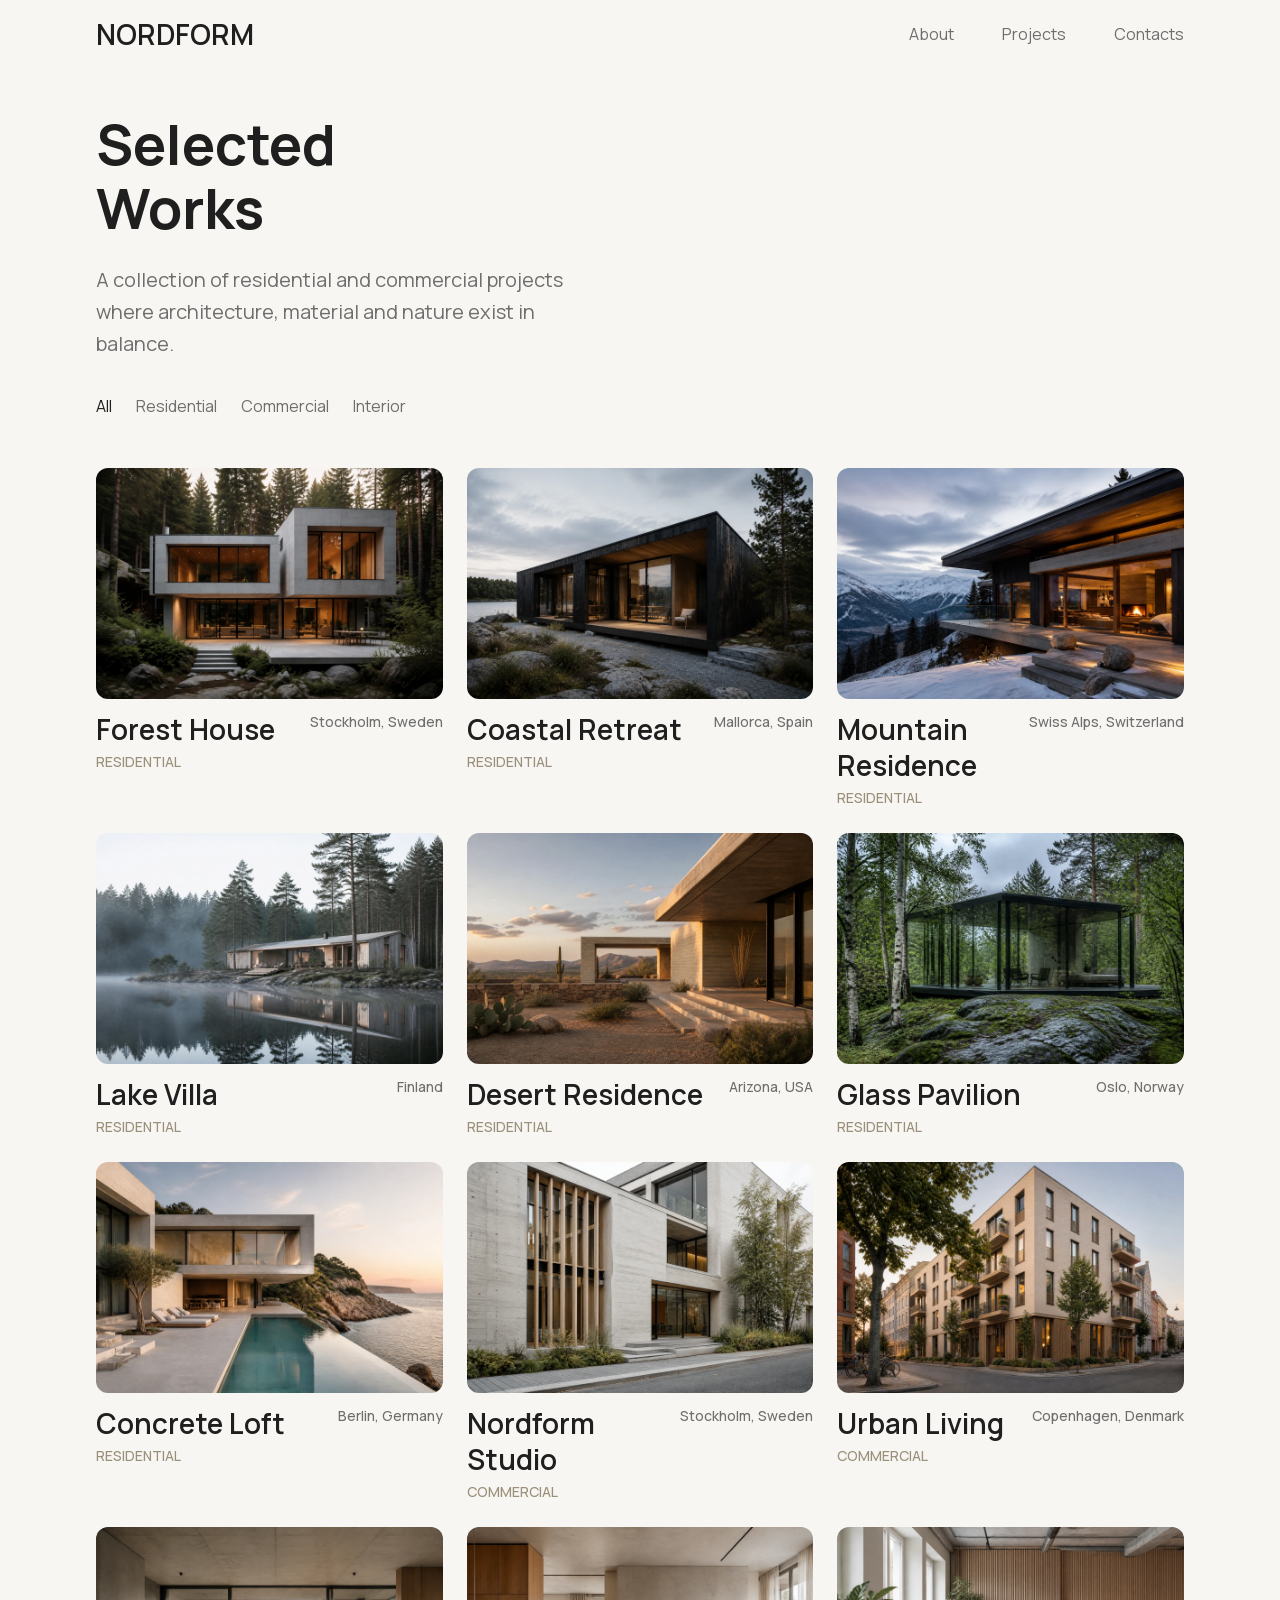
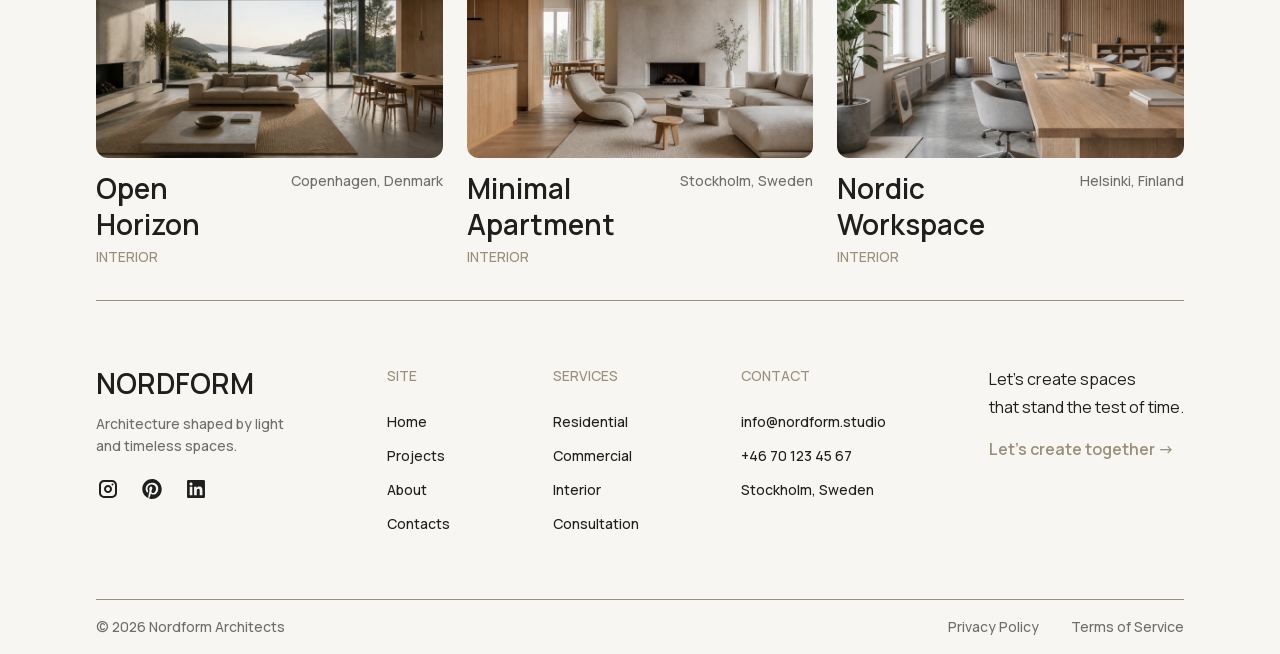
==== projects.html @ be6213e3 "Add projects page with dynamic JSON rendering" ====
<!doctype html>
<html lang="en">
    <head>
        <meta charset="UTF-8" />
        <meta name="viewport" content="width=device-width, initial-scale=1.0" />

        <title>Nordform - Projects</title>
        <meta
            name="description"
            content="Nordform Architects creates residential and commercial spaces where simplicity, functionality and timeless aesthetics work together."
        />

        <link rel="stylesheet" href="assets/css/reset.css" />
        <link rel="stylesheet" href="assets/css/style.css" />
        <link rel="stylesheet" href="assets/css/responsive.css" />

        <script src="assets/js/script.js" defer></script>
        <script src="assets/js/projects.js" defer></script>
    </head>
    <body>
        <!-- HEADER -->
        <header class="header">
            <div class="container header__inner">
                <a href="/" class="logo" aria-label="Nordform home">
                    NORDFORM
                </a>

                <button
                    class="menu-toggle"
                    aria-label="Open menu"
                    aria-expanded="false"
                    aria-controls="site-navigation"
                >
                    <span></span>
                    <span></span>
                    <span></span>
                </button>

                <nav class="nav">
                    <a href="#about">About</a>
                    <a href="#projects">Projects</a>
                    <a href="#contact">Contacts</a>
                </nav>
            </div>
        </header>

        <main>
            <section class="projects-hero">
                <div class="container">
                    <h1>
                        Selected<br />
                        Works
                    </h1>

                    <p class="projects-hero__description">
                        A collection of residential and commercial projects
                        where architecture, material and nature exist in
                        balance.
                    </p>
                </div>
            </section>

            <section class="projects-list">
                <div class="container">
                    <div class="projects-filter">
                        <button class="filter-button active" data-filter="all">
                            All
                        </button>

                        <button class="filter-button" data-filter="residential">
                            Residential
                        </button>

                        <button class="filter-button" data-filter="commercial">
                            Commercial
                        </button>

                        <button class="filter-button" data-filter="interior">
                            Interior
                        </button>
                    </div>

                    <div class="projects-grid" id="projectsGrid"></div>
                </div>
            </section>
        </main>

        <!-- FOOTER -->
        <footer class="footer" id="contact">
            <div class="container">
                <div class="footer__top">
                    <!-- BRAND -->
                    <div class="footer__brand">
                        <a href="/" class="logo" aria-label="Nordform home">
                            NORDFORM
                        </a>

                        <p>
                            Architecture shaped by light<br />
                            and timeless spaces.
                        </p>

                        <div class="socials">
                            <a href="#" aria-label="Instagram">
                                <img
                                    src="assets/icons/instagram.svg"
                                    loading="lazy"
                                    decoding="async"
                                    alt=""
                                />
                            </a>

                            <a href="#" aria-label="Pinterest">
                                <img
                                    src="assets/icons/pinterest.svg"
                                    loading="lazy"
                                    decoding="async"
                                    alt=""
                                />
                            </a>

                            <a href="#" aria-label="LinkedIn">
                                <img
                                    src="assets/icons/linkedin.svg"
                                    loading="lazy"
                                    decoding="async"
                                    alt=""
                                />
                            </a>
                        </div>
                    </div>

                    <!-- SITE -->
                    <div class="footer__column">
                        <h3>SITE</h3>

                        <a href="#"> Home </a>

                        <a href="#projects"> Projects </a>

                        <a href="#about"> About </a>

                        <a href="#contact"> Contacts </a>
                    </div>

                    <!-- SERVICES -->
                    <div class="footer__column">
                        <h3>SERVICES</h3>

                        <a href="#"> Residential </a>

                        <a href="#"> Commercial </a>

                        <a href="#"> Interior </a>

                        <a href="#"> Consultation </a>
                    </div>

                    <!-- CONTACT -->
                    <div class="footer__column">
                        <h3>CONTACT</h3>

                        <a href="mailto:info@nordform.studio">
                            info@nordform.studio
                        </a>

                        <a href="tel:+46701234567"> +46 70 123 45 67 </a>

                        <span> Stockholm, Sweden </span>
                    </div>

                    <!-- CTA -->
                    <div class="footer__cta">
                        <p>
                            Let’s create spaces<br />
                            that stand the test of time.
                        </p>

                        <a href="#contact"> Let’s create together → </a>
                    </div>
                </div>

                <!-- FOOTER BOTTOM -->
                <div class="footer__bottom">
                    <span> © 2026 Nordform Architects </span>

                    <div>
                        <a href="#"> Privacy Policy </a>

                        <a href="#"> Terms of Service </a>
                    </div>
                </div>
            </div>
        </footer>
    </body>
</html>
---- assets/css/style.css ----
/* ================================= Font ================================= */

@font-face {
    font-family: "manrope";
    src: url("../fonts/Manrope[wght].woff2") format("woff2");
    font-weight: 100 900;
    font-style: normal;
    font-display: swap;
}

/* ================================= Variables ================================= */

:root {
    /* Colors */
    --color-background: #f7f6f2;
    --color-surface: #ffffff;
    --color-text-primary: #1f1f1f;
    --color-text-secondary: #6e6e6e;
    --color-accent: #9a8f7a;
    --color-border: #e6e2db;

    /* Typography */
    --font-family: "manrope", sans-serif;

    --text-display: 800 72px / 80px var(--font-family);
    --text-h1: 700 56px / 64px var(--font-family);
    --text-h2: 700 40px / 48px var(--font-family);
    --text-h3: 600 28px / 36px var(--font-family);
    --text-body-large: 400 20px / 32px var(--font-family);
    --text-body: 400 16px / 28px var(--font-family);
    --text-caption: 500 14px / 22px var(--font-family);
    --text-button: 600 16px / 24px var(--font-family);

    /* Spacing */
    --space-1: 4px;
    --space-2: 8px;
    --space-3: 12px;
    --space-4: 16px;
    --space-5: 24px;
    --space-6: 32px;
    --space-7: 48px;
    --space-8: 64px;
    --space-9: 96px;
    --space-10: 128px;
    --space-11: 160px;

    /* Radius */
    --radius-none: 0;
    --radius-sm: 8px;
    --radius-md: 12px;
    --radius-lg: 16px;
    --radius-xl: 24px;

    /* Grid */
    --grid-columns: 12;
    --grid-gutter: 24px;
    --container-width: 1248px;
    /* set 1440 after landing */
    --grid-margin: 96px;

    /* Transition */
    --transition-fast: 0.3s ease;
}

/* ================================= Animations ================================= */

@keyframes fadeUp {
    from {
        opacity: 0;
        transform: translateX(-100px);
    }

    to {
        opacity: 1;
        transform: translateY(0);
    }
}

/* ================================= Reset ================================= */

* {
    box-sizing: border-box;
    margin: 0;
    padding: 0;
}

html {
    scroll-behavior: smooth;
}

body {
    background-color: var(--color-background);
    color: var(--color-text-primary);
    font-family: var(--font-family);
    font-size: 16px;
}

#about,
#projects,
#contact {
    scroll-margin-top: 100px;
}

.reveal {
    opacity: 0;
    transform: translateY(40px);
    transition:
        opacity 0.8s ease,
        transform 0.8s ease;
}

.reveal.active {
    opacity: 1;
    transform: translateY(0);
}

/* ================================= Layout ================================= */

::selection {
    background: var(--color-accent);
    color: var(--color-surface);
}

.container {
    width: min(calc(100% - (var(--grid-margin) * 2)), var(--container-width));

    margin-inline: auto;
}

img {
    display: block;
    max-width: 100%;
}

/* ================================= Typography ================================= */

h1 {
    font: var(--text-h1);
}

h2 {
    font: var(--text-h2);
}

h3 {
    font: var(--text-h3);
}

p {
    color: var(--color-text-secondary);
}

a {
    color: inherit;
    text-decoration: none;
}

/* ================================= Components ================================= */

.button {
    display: inline-flex;
    align-items: center;
    justify-content: center;

    padding: 14px 24px;

    font: var(--text-button);

    border-radius: var(--radius-md);

    transition: var(--transition-fast);

    background-color: var(--color-accent);
    color: var(--color-surface);

    cursor: pointer;
}

.button:hover {
    opacity: 0.85;
}

.button:active {
    transform: translateY(1px);
}

.button:focus-visible {
    outline: 2px solid var(--color-text-primary);
    outline-offset: 2px;
}

.button--outline {
    background-color: var(--color-background);
    color: var(--color-accent);
    border: 2px solid var(--color-accent);
}

.button--outline:hover {
    background-color: var(--color-accent);
    color: var(--color-background);
}

/* ================================= Sections ================================= */

/*================= Header =================*/

.header {
    position: sticky;
    top: 0;
    z-index: 100;

    padding-block: var(--space-4);

    background: transparent;
    transition: var(--transition-fast);
}

.header::before {
    content: "";

    position: absolute;
    inset: 0;

    background: rgba(247, 246, 242, 0.85);

    backdrop-filter: blur(12px);
    -webkit-backdrop-filter: blur(12px);

    z-index: -1;
}
.header__inner {
    display: flex;
    align-items: center;
    justify-content: space-between;
}

.logo {
    font: var(--text-h3);
}

.nav {
    display: flex;
    gap: var(--space-7);
}

.nav a {
    font: var(--text-body);
    color: var(--color-text-secondary);
}

.menu-toggle {
    display: none;
}

/*================= Hero =================*/

.hero {
    padding-block: var(--space-6);
}

.hero__inner {
    display: grid;
    grid-template-columns: repeat(12, 1fr);
    gap: var(--grid-gutter);
}

.hero__content {
    animation: fadeUp 0.8s ease;

    grid-column: span 5;

    display: flex;
    flex-direction: column;

    gap: var(--space-5);
}

.hero__actions {
    display: flex;
    gap: var(--space-4);
}

.hero__image {
    grid-column: span 7;
    position: relative;
    overflow: hidden;
    border-radius: var(--radius-md);
}

.hero-slider {
    position: relative;
    width: 100%;
    overflow: hidden;
    border-radius: var(--radius-md);
}

.hero-slide {
    width: 100%;
    height: 100%;
    display: block;
    object-fit: cover;

    opacity: 0;
    position: absolute;
    inset: 0;

    transform: scale(1.05);
    transition:
        opacity 1s ease,
        transform 6s ease;
}

.hero-slide.active {
    opacity: 1;
    position: relative;
    transform: scale(1);
}

.hero__meta {
    display: flex;
    align-items: center;
    justify-content: space-between;

    margin-top: var(--space-5);
    padding-top: var(--space-3);

    border-top: 1px solid var(--color-accent);

    font: var(--text-body-large);
}

/*================= About =================*/

.about {
    padding-block: var(--space-6);
}

.about__inner {
    display: grid;
    grid-template-columns: repeat(12, 1fr);
    gap: var(--grid-gutter);
}

.about__image {
    grid-column: span 7;
}

.about__image img {
    width: 100%;
    border-radius: var(--radius-md);
}

.about__content {
    grid-column: 8 / span 5;
    justify-self: end;
    padding-left: var(--grid-gutter);

    display: flex;
    flex-direction: column;
    gap: var(--space-4);
}

.eyebrow {
    font: var(--text-caption);
    color: var(--color-text-secondary);
}

.stats {
    display: grid;
    grid-template-columns: repeat(3, 1fr);

    margin-top: var(--space-6);
    padding-top: var(--space-5);

    border-top: 1px solid var(--color-accent);
}

.stat {
    display: flex;
    flex-direction: column;
    text-align: center;
    gap: var(--space-2);
}

.stat:not(:last-child) {
    border-right: 1px solid var(--color-accent);
}

.stat__number {
    font: var(--text-h2);
    color: var(--color-text-primary);
}

.stat__label {
    font: var(--text-caption);
    color: var(--color-text-secondary);
}

/*================= Projects =================*/

.projects {
    padding-block: var(--space-8);
}

.projects__header {
    display: grid;
    grid-template-columns: repeat(12, 1fr);

    gap: var(--space-7);
    margin-bottom: var(--space-6);
}

.projects__title {
    display: flex;
    flex-direction: column;
    gap: var(--space-4);
    grid-column: span 3;
}

.projects__title h2 {
    font: var(--text-h1);
}

.projects__intro {
    grid-column: span 4;

    display: flex;
    flex-direction: column;
    align-items: flex-start;
    gap: var(--space-6);
    margin-top: var(--space-7);
}

.projects__grid {
    display: grid;
    grid-template-columns: repeat(12, 1fr);
    gap: var(--grid-gutter);
}

.project-card:nth-child(1),
.project-card:nth-child(2) {
    grid-column: span 6;
}

.project-card:nth-child(n + 3) {
    grid-column: span 4;
}

.project-card {
    display: flex;
    flex-direction: column;

    cursor: pointer;
}

.project-card__image {
    overflow: hidden;
    border-radius: var(--radius-md);
}

.project-card__image img {
    display: block;
    width: 100%;
    aspect-ratio: 6 / 4;
    object-fit: cover;

    transition: transform 0.4s ease;
}

.project-card:hover .project-card__image img {
    transform: scale(1.05);
}

.project-card__info {
    display: flex;
    justify-content: space-between;
    align-items: flex-start;

    margin-top: var(--space-3);
}

.project-card h3 {
    font: var(--text-h3);
}

.project-card__type {
    display: block;

    margin-top: var(--space-1);

    font: var(--text-caption);
    color: var(--color-accent);
}

.project-card__location {
    font: var(--text-caption);
    color: var(--color-text-secondary);
}

/*================= Feature Image =================*/

.feature-image {
    padding-block: var(--space-6);
}

.feature-image__inner {
    position: relative;
    aspect-ratio: 1248 / 700;
    overflow: hidden;

    border-radius: var(--radius-md);
}

.feature-image__img {
    display: block;
    width: 100%;
    height: 100%;

    object-fit: cover;
}

.feature-image__caption {
    position: absolute;
    right: var(--space-6);
    bottom: var(--space-6);

    color: var(--color-surface);
    font: var(--text-body);
    text-align: right;
}

/*================= Footer =================*/

.footer {
    padding-top: var(--space-6);
}

.footer__top {
    display: flex;
    justify-content: space-between;
    align-items: flex-start;

    padding-block: var(--space-8);

    border-top: 1px solid var(--color-accent);
}

.footer__brand {
    display: flex;
    flex-direction: column;
    align-items: flex-start;
    gap: var(--space-3);
}

.footer__brand p {
    font: var(--text-caption);
}

.socials {
    display: flex;
    align-items: center;
    gap: 20px;
    margin-top: var(--space-2);
}

.socials a {
    display: flex;
    align-items: center;
    justify-content: center;

    width: 24px;
    height: 24px;
}

.socials img {
    display: block;
    width: 24px;
    height: 24px;
}

.footer__column {
    display: flex;
    flex-direction: column;
    align-items: flex-start;
    gap: var(--space-3);
}

.footer__column h3 {
    margin-bottom: var(--space-3);

    font: var(--text-caption);
    color: var(--color-accent);
}

.footer__column a,
.footer__column span {
    font: var(--text-caption);
}

.footer__cta {
    display: flex;
    flex-direction: column;
    align-items: flex-start;
    gap: var(--space-4);
}

.footer__cta p {
    font: var(--text-body);
    color: var(--color-text-primary);
}

.footer__cta a {
    font: var(--text-button);
    color: var(--color-accent);
}

.footer__bottom {
    display: flex;
    justify-content: space-between;
    align-items: center;

    padding-block: var(--space-4);

    border-top: 1px solid var(--color-accent);

    font: var(--text-caption);
    color: var(--color-text-secondary);
}

.footer__bottom > div {
    display: flex;
    gap: var(--space-6);
}

.footer a {
    cursor: not-allowed;
}

/* ================================= Projects Page ================================= */

.projects-hero {
    padding-block: var(--space-6);
}

.projects-hero h1 {
    margin-top: var(--space-3);
}

.projects-hero__description {
    max-width: 520px;
    margin-top: var(--space-5);

    font: var(--text-body-large);
}

.projects-filter {
    display: flex;
    gap: var(--space-5);

    margin-bottom: var(--space-7);
}

.filter-button {
    border: none;
    background: transparent;

    font: var(--text-body);

    color: var(--color-text-secondary);

    cursor: pointer;

    transition: var(--transition-fast);
}

.filter-button:hover,
.filter-button.active {
    color: var(--color-text-primary);
}

.projects-grid {
    display: grid;
    grid-template-columns: repeat(3, 1fr);

    gap: var(--grid-gutter);
}

/* ================= Project Page Cards ================= */

.project-card--page {
    display: flex;
    flex-direction: column;

    cursor: pointer;
}

.project-card--page__image {
    overflow: hidden;

    border-radius: var(--radius-md);
}

.project-card--page__image img {
    display: block;

    width: 100%;
    aspect-ratio: 6 / 4;

    object-fit: cover;

    transition: transform 0.4s ease;
}

.project-card--page:hover .project-card--page__image img {
    transform: scale(1.05);
}

.project-card--page__info {
    display: grid;
    grid-template-columns: 1fr auto;
    gap: var(--space-4);

    margin-top: var(--space-3);
}

.project-card--page h3 {
    font: var(--text-h3);
}

.project-card--page__type {
    display: block;

    margin-top: var(--space-1);

    font: var(--text-caption);

    color: var(--color-accent);
}

.project-card--page__location {
    max-width: 160px;

    font: var(--text-caption);

    color: var(--color-text-secondary);

    text-align: right;
}
---- assets/css/responsive.css ----
/* ================================= Tablets ================================= */

@media (max-width: 1100px) {
    :root {
        --grid-margin: 24px;
    }

    .hero__inner {
        display: flex;
        flex-direction: column;
    }

    .hero__image {
        order: -1;
    }

    .about__inner {
        display: flex;
        flex-direction: column;
    }

    .about__content h2 {
        font-size: 56px;
        line-height: 1.05;
        max-width: 700px;
    }

    .projects__header {
        display: flex;
        flex-direction: row;
        gap: 30px;
    }

    .project-card:nth-child(1) {
        grid-column: span 12;
    }

    .project-card:nth-child(n + 2) {
        grid-column: span 6;
    }

    .projects__header h2 {
        max-width: 500px;
    }

    .projects__intro {
        max-width: 500px;
    }
}

@media (max-width: 900px) {
    :root {
        --grid-margin: 12px;
    }

    .hero__image {
        order: 1;
    }

    .hero__content h1 {
        font-size: 56px;
    }

    .about__content h2 {
        font-size: 48px;
    }
}

/* ================================= Mobile ================================= */

@media (max-width: 768px) {
    :root {
        --text-mobile-display: 700 36px / 42px var(--font-family);
        --text-mobile-h2: 700 32px / 40px var(--font-family);
        --text-mobile-h1: 700 36px / 42px var(--font-family);
        --text-mobile-h3: 600 24px / 32px var(--font-family);

        --grid-margin: 12px;
    }

    .button {
        padding: 10px 16px;
        font-size: 14px;
        line-height: 20px;
        border-radius: 8px;
    }

    /*================= Header =================*/

    .header {
        padding-block: var(--space-3);
        z-index: 100;
    }

    .logo {
        font: var(--text-mobile-h3);
    }

    .nav {
        position: absolute;

        top: calc(100% - 1px);
        left: 0;
        width: 100vw;

        display: flex;
        flex-direction: column;
        align-items: center;

        gap: var(--space-2);
        padding-block: var(--space-2);

        background: rgba(247, 246, 242, 0.85);
        backdrop-filter: blur(12px);

        opacity: 0;
        visibility: hidden;

        transform: translateY(-100%);

        transition:
            transform 0.4s ease,
            opacity 0.3s ease,
            visibility 0.4s ease;

        z-index: 1;
    }

    .nav.active {
        opacity: 1;
        visibility: visible;
        transform: translateY(0);
    }

    .nav a {
        font: var(--text-body);
        color: var(--color-text-primary);

        opacity: 0;
        transform: translateY(-15px);

        transition:
            opacity 0.3s ease,
            transform 0.3s ease;
    }

    .nav.active a {
        opacity: 1;
        transform: translateY(0);
    }

    .nav.active a:nth-child(1) {
        transition-delay: 0.1s;
    }

    .nav.active a:nth-child(2) {
        transition-delay: 0.2s;
    }

    .nav.active a:nth-child(3) {
        transition-delay: 0.3s;
    }

    .menu-toggle {
        display: block;
        position: relative;
        z-index: 101;
        width: 24px;
        height: 24px;
        padding: 0;
        border: none;
        background: transparent;
        cursor: pointer;
    }

    .menu-toggle span {
        display: block;
        width: 100%;
        height: 2px;
        margin: 5px 0;
        background-color: var(--color-text-primary);
        transition:
            transform 0.3s ease,
            opacity 0.3s ease;
    }

    .menu-toggle.active span:nth-child(1) {
        transform: translateY(7px) rotate(45deg);
    }

    .menu-toggle.active span:nth-child(2) {
        opacity: 0;
    }

    .menu-toggle.active span:nth-child(3) {
        transform: translateY(-7px) rotate(-45deg);
    }

    /*================= Hero =================*/
    .hero {
        padding-block: 0;
        padding-bottom: var(--space-2);
    }

    .hero__inner {
        display: flex;
        flex-direction: column;
        gap: var(--space-3);
    }

    .hero__content,
    .hero__image {
        grid-column: auto;
    }

    .hero__content {
        order: 2;
    }

    .hero__image {
        margin-inline: calc(var(--grid-margin) * -1);
        width: calc(100% + var(--grid-margin) * 2);
        padding-left: 0;

        border-radius: 0;
        order: 1;
    }

    .hero-slider {
        border-radius: 0;
    }

    .hero-slider img {
        border-radius: 0;
    }

    .hero__content h1 {
        font: var(--text-mobile-display);
    }

    .hero__description {
        font-size: 16px;
        line-height: 24px;
    }

    .hero__actions {
        gap: 12px;
    }

    .hero__meta {
        display: none;
    }

    /*================= About =================*/

    .about {
        padding-block: var(--space-6);
    }

    .about__inner {
        display: flex;
        flex-direction: column;
        gap: var(--space-4);
    }

    .about__content {
        width: 100%;
        padding-left: 0;

        gap: var(--space-4);

        order: 1;
    }

    .about__content h2 {
        font: var(--text-mobile-h2);
    }

    .about__description {
        font-size: 16px;
        line-height: 24px;
    }

    .about__image {
        width: 100%;
        order: 2;
    }

    .about__image img {
        object-fit: cover;
    }

    .stats {
        display: grid;
        grid-template-columns: repeat(3, 1fr);

        margin-top: var(--space-2);
        padding-top: var(--space-4);

        border-top: none;

        order: 3;
    }

    .stat {
        display: flex;
        flex-direction: column;
        align-items: center;
        text-align: center;

        gap: var(--space-2);
    }

    .stat:not(:last-child) {
        border-right: 1px solid var(--color-accent);
    }

    .stat__number {
        font-size: 28px;
        line-height: 36px;
    }

    .stat__label {
        font-size: 12px;
        line-height: 18px;
    }

    /*================= Projects =================*/

    .projects {
        padding-block: var(--space-7);
    }

    .projects__header {
        display: flex;
        flex-direction: column;
        gap: var(--space-5);
        margin-bottom: var(--space-7);
    }

    .projects__title h2 {
        font: var(--text-mobile-h1);
    }

    .projects__intro {
        width: 100%;
        margin-top: 0;
        gap: var(--space-5);
    }

    .projects__intro p {
        font-size: 16px;
        line-height: 24px;
    }

    .projects__grid {
        display: flex;
        flex-direction: column;
        gap: var(--space-7);
    }

    .project-card,
    .project-card:nth-child(1),
    .project-card:nth-child(2),
    .project-card:nth-child(n + 3) {
        width: 100%;
        grid-column: auto;
    }

    .project-card__image img {
        width: 100%;
    }

    .project-card__info {
        display: grid;
        grid-template-columns: 1fr auto;
        gap: var(--space-4);
    }

    .project-card h3 {
        font: var(--text-mobile-h3);
    }

    .project-card__location {
        max-width: 180px;
        text-align: right;
    }

    /*================= Footer =================*/

    .footer__top {
        display: flex;
        flex-direction: column;
        gap: var(--space-7);
    }

    .footer__brand,
    .footer__column,
    .footer__cta {
        width: 100%;
    }

    .footer__bottom {
        flex-direction: column;
        align-items: flex-start;
        gap: var(--space-4);
    }

    .footer__bottom > div {
        gap: var(--space-5);
    }

    /*================= Feature Image =================*/

    .feature-image {
        padding-block: 0;
    }

    .feature-image__inner {
        width: 100vw;

        border-radius: 0;
    }

    .feature-image__caption {
        right: var(--space-4);
        bottom: var(--space-4);
        font-size: 16px;
        line-height: 24px;
    }
}
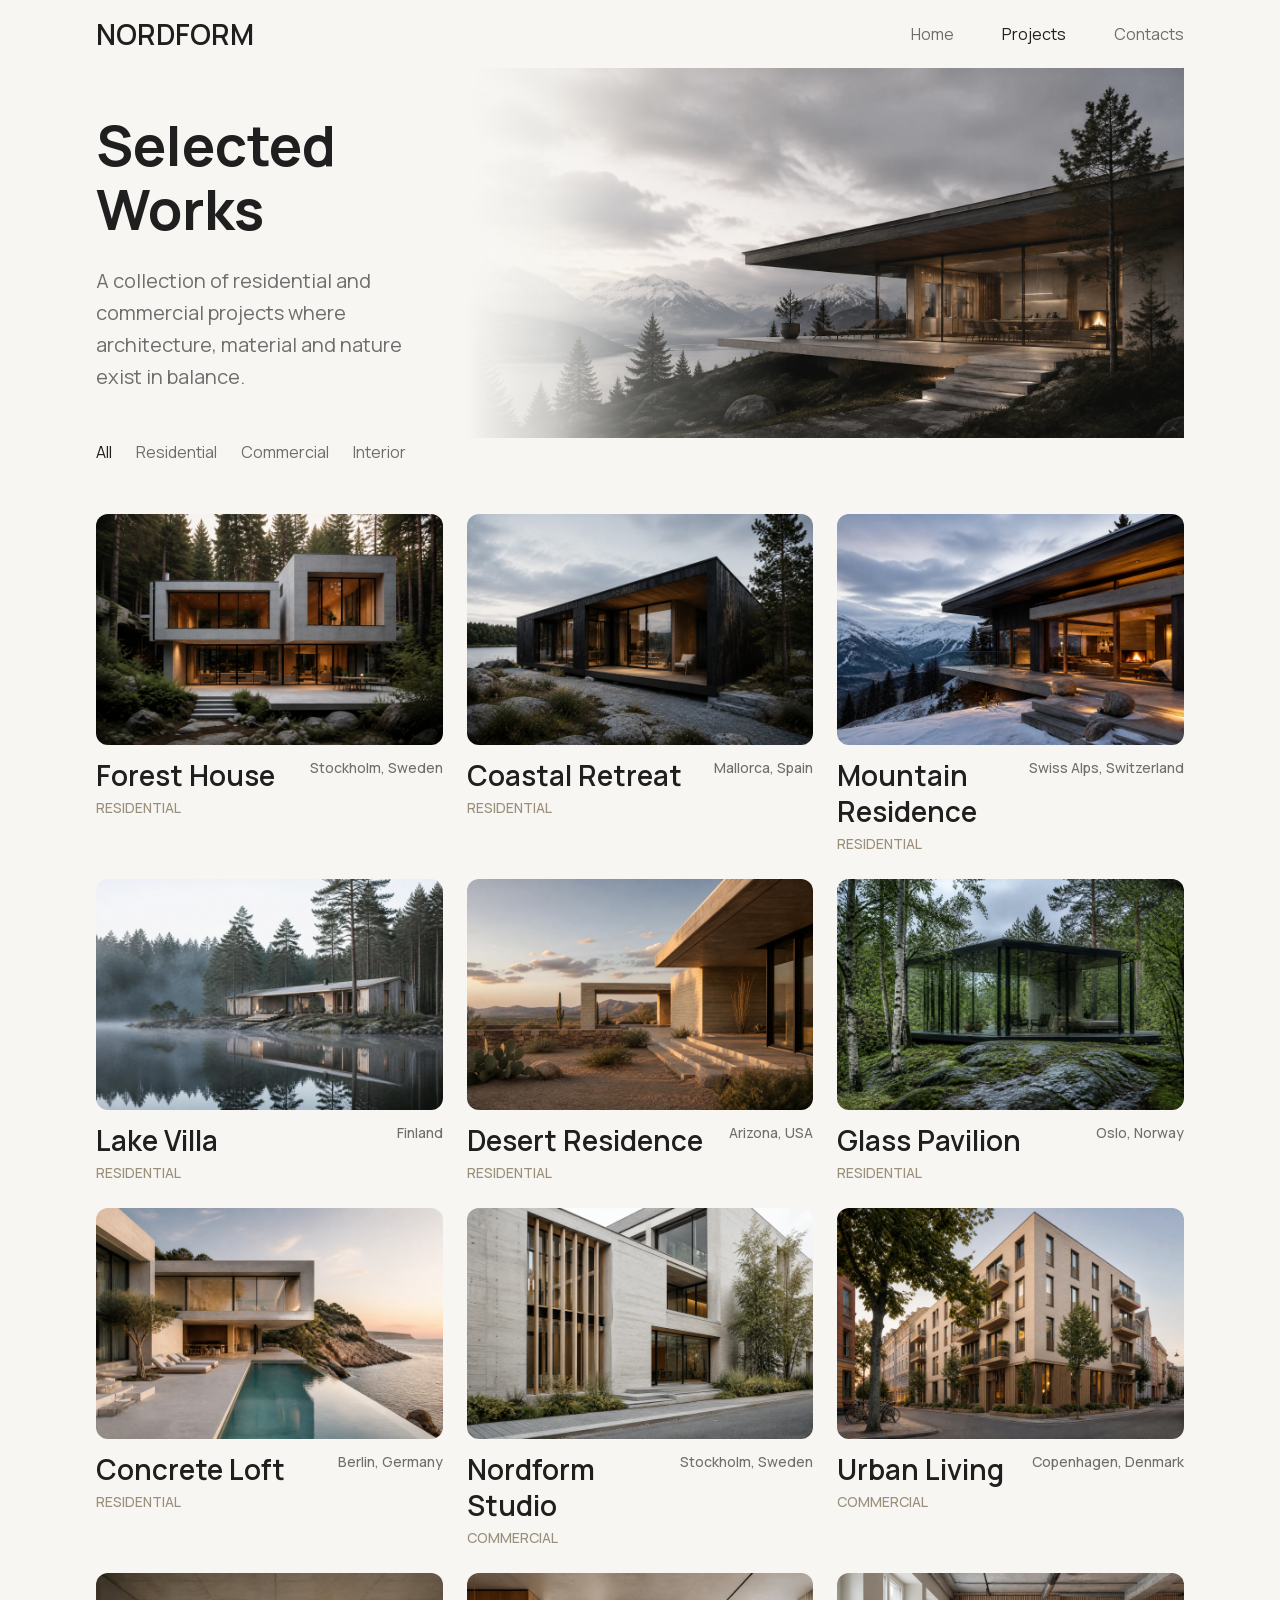
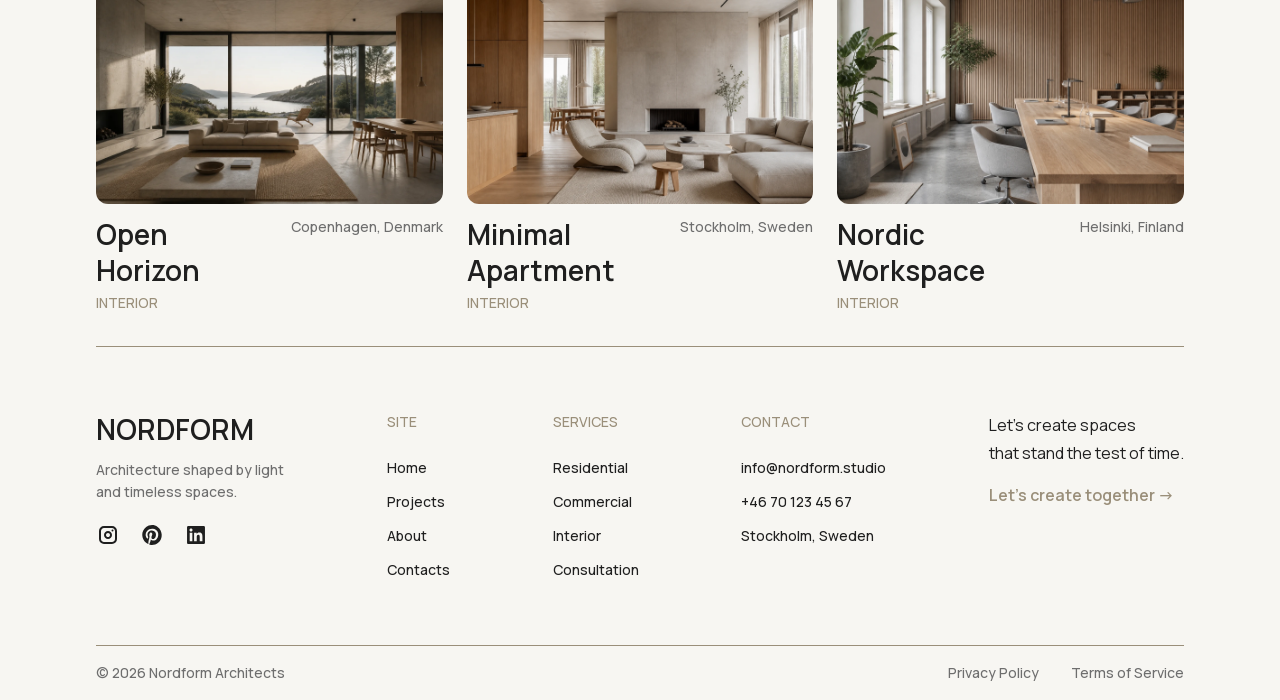
==== commit 7d1e0917: "Add mobile responsive" ====
--- a/projects.html
+++ b/projects.html
@@ -37,16 +37,16 @@
                 </button>
 
                 <nav class="nav">
-                    <a href="#about">About</a>
-                    <a href="#projects">Projects</a>
+                    <a href="index.html">Home</a>
+                    <a href="projects.html" class="active">Projects</a>
                     <a href="#contact">Contacts</a>
                 </nav>
             </div>
         </header>
 
         <main>
-            <section class="projects-hero">
-                <div class="container">
+            <section class="projects-hero container">
+                <div class="projects-hero__content">
                     <h1>
                         Selected<br />
                         Works
@@ -57,6 +57,13 @@
                         where architecture, material and nature exist in
                         balance.
                     </p>
+                </div>
+
+                <div class="projects-hero__image">
+                    <img
+                        src="assets/images/projects-hero.webp"
+                        alt="Selected projects"
+                    />
                 </div>
             </section>
 
--- a/assets/css/style.css
+++ b/assets/css/style.css
@@ -248,6 +248,9 @@
     color: var(--color-text-secondary);
 }
 
+.nav a.active {
+    color: var(--color-text-primary);
+}
 .menu-toggle {
     display: none;
 }
@@ -638,12 +641,18 @@
 
 /* ================================= Projects Page ================================= */
 
+/* ================= Project Page Hero ================= */
+
 .projects-hero {
-    padding-block: var(--space-6);
-}
-
-.projects-hero h1 {
-    margin-top: var(--space-3);
+    display: grid;
+    grid-template-columns: repeat(12, 1fr);
+    align-items: center;
+
+    gap: var(--grid-gutter);
+}
+
+.projects-hero__content {
+    grid-column: span 4;
 }
 
 .projects-hero__description {
@@ -653,6 +662,33 @@
     font: var(--text-body-large);
 }
 
+.projects-hero__image {
+    grid-column: span 8;
+    max-height: 600px;
+
+    position: relative;
+    overflow: hidden;
+}
+
+.projects-hero__image::before {
+    content: "";
+
+    position: absolute;
+    inset: 0;
+
+    background: linear-gradient(
+        to right,
+        var(--color-background) 0%,
+        rgba(247, 246, 242, 0.8) 12%,
+        rgba(247, 246, 242, 0.3) 25%,
+        transparent 45%
+    );
+
+    z-index: 1;
+}
+
+/* ================= Project Page FIlter ================= */
+
 .projects-filter {
     display: flex;
     gap: var(--space-5);
@@ -687,11 +723,28 @@
 
 /* ================= Project Page Cards ================= */
 
+@keyframes projectReveal {
+    from {
+        opacity: 0.5;
+        transform: translateY(30px);
+    }
+
+    to {
+        opacity: 1;
+        transform: translateY(0);
+    }
+}
+
 .project-card--page {
     display: flex;
     flex-direction: column;
 
     cursor: pointer;
+
+    opacity: 0;
+    transform: translateY(0);
+
+    animation: projectReveal 0.6s ease forwards;
 }
 
 .project-card--page__image {
--- a/assets/css/responsive.css
+++ b/assets/css/responsive.css
@@ -46,6 +46,12 @@
     .projects__intro {
         max-width: 500px;
     }
+
+    /*================= Projects Page =================*/
+
+    .projects-grid {
+        grid-template-columns: repeat(2, 1fr);
+    }
 }
 
 @media (max-width: 900px) {
@@ -63,6 +69,16 @@
 
     .about__content h2 {
         font-size: 48px;
+    }
+
+    .projects-hero {
+        display: flex;
+
+        margin-block: var(--space-3);
+    }
+
+    .projects-hero__image {
+        display: none;
     }
 }
 
@@ -428,4 +444,10 @@
         font-size: 16px;
         line-height: 24px;
     }
+
+    /*================= Projects Page =================*/
+
+    .projects-grid {
+        grid-template-columns: repeat(1, 1fr);
+    }
 }
